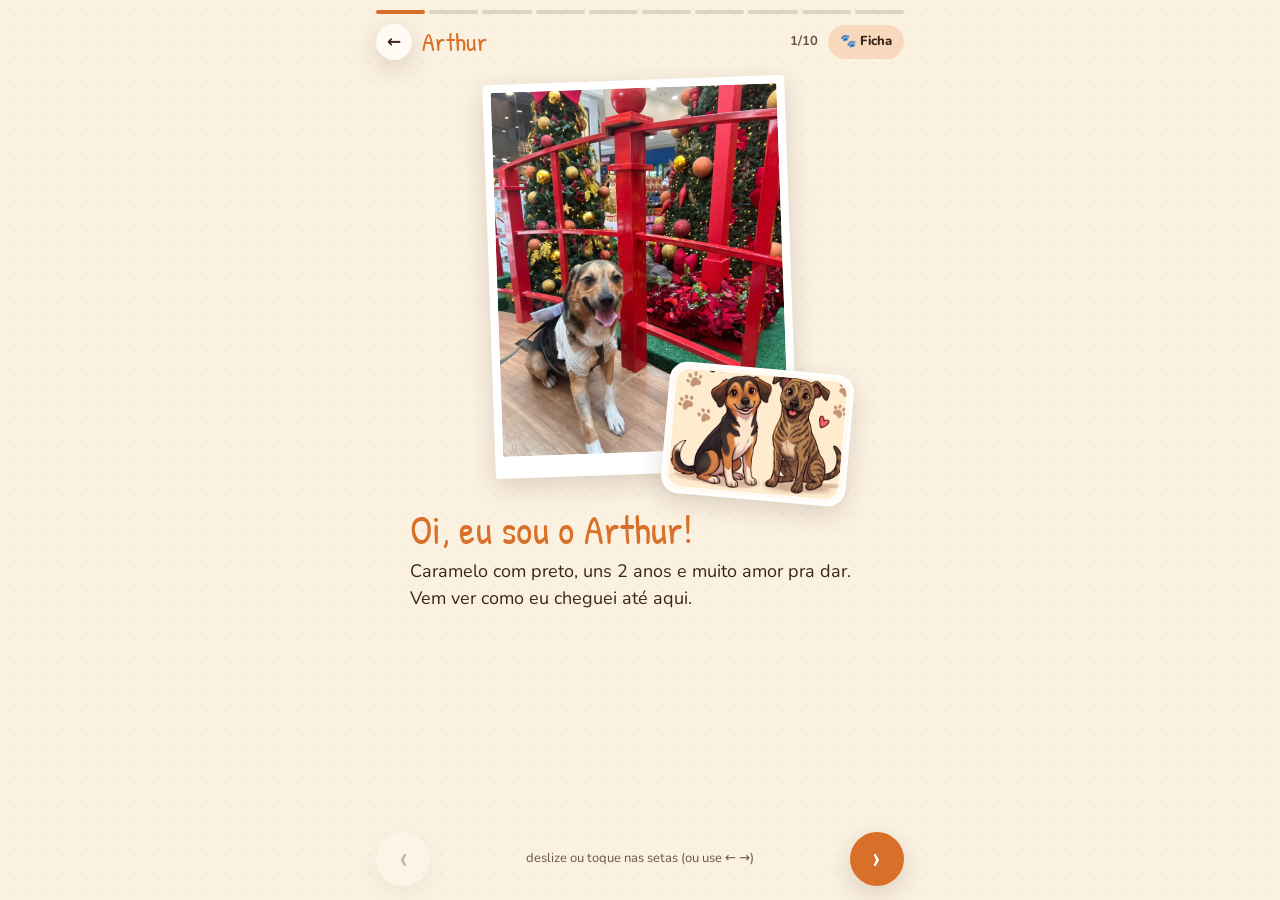
==== arthur/index.html @ c1d1a97b "Primeira versão do site de adoção do Arthur e do Zé Home com escolha da história, histórias em passo" ====
<!doctype html>
<html lang="pt-BR" data-base="../">
<head>
  <meta charset="utf-8">
  <meta name="viewport" content="width=device-width, initial-scale=1, viewport-fit=cover">
  <title>A história do Arthur 🐾</title>
  <meta name="description" content="Conheça a história do Arthur, o caramelo com preto, resgatado e procurando um lar.">
  <meta name="theme-color" content="#FBF1E1">
  <meta property="og:title" content="A história do Arthur 🐾 Me adota?">
  <meta property="og:description" content="Arthur, o caramelo com preto, foi resgatado e procura uma família. Vem conhecer a história dele.">
  <meta property="og:image" content="https://jmsralmeida.github.io/adocao-arthur-ze/assets/og/arthur.jpg">
  <meta property="og:type" content="website">
  <meta property="og:url" content="https://jmsralmeida.github.io/adocao-arthur-ze/arthur/">
  <link rel="icon" href="../assets/favicon.png">
  <link rel="preconnect" href="https://fonts.googleapis.com">
  <link rel="preconnect" href="https://fonts.gstatic.com" crossorigin>
  <link href="https://fonts.googleapis.com/css2?family=Patrick+Hand&family=Nunito:wght@400;700;800&display=swap" rel="stylesheet">
  <link rel="stylesheet" href="../css/style.css">
</head>
<body class="historia tema-arthur" data-cao="arthur">
  <div class="story" id="story" aria-live="polite">
    <header class="story-topo">
      <div class="progresso" id="progresso"></div>
      <div class="story-barra">
        <a class="chip-voltar" href="../index.html" aria-label="Voltar para o início">←</a>
        <span class="chip-nome titulo-mao">Arthur</span>
        <span class="contador" id="contador"></span>
        <button class="chip-ficha" id="ver-ficha">🐾 Ficha</button>
      </div>
    </header>
    <main class="slides" id="slides"></main>
    <nav class="story-nav">
      <button class="seta" id="anterior" aria-label="Passo anterior">‹</button>
      <span class="dica" id="dica">deslize ou toque nas setas</span>
      <button class="seta seta-prox" id="proximo" aria-label="Próximo passo">›</button>
    </nav>
  </div>
  <script src="../js/dados.js"></script>
  <script src="../js/compartilhar.js"></script>
  <script src="../js/historia.js"></script>
</body>
</html>
---- css/style.css ----
:root {
  --creme: #FBF1E1;
  --papel: #FFFBF4;
  --tinta: #3A2618;
  --tinta-suave: #6B5444;
  --arthur: #D9702A;
  --arthur-claro: #F8D9BD;
  --ze: #3A78B8;
  --ze-claro: #CFE0F2;
  --coracao: #E5484D;
  --whats: #1FA855;
  --sombra: 0 8px 24px rgba(58, 38, 24, .16);
  --destaque: var(--arthur);
  --destaque-claro: var(--arthur-claro);
}
.tema-ze { --destaque: var(--ze); --destaque-claro: var(--ze-claro); }

* { box-sizing: border-box; }
html, body { margin: 0; }
body {
  background: var(--creme);
  color: var(--tinta);
  font: 17px/1.5 "Nunito", system-ui, sans-serif;
  -webkit-tap-highlight-color: transparent;
  background-image: radial-gradient(rgba(58,38,24,.05) 1px, transparent 1px);
  background-size: 18px 18px;
}
img, video { display: block; max-width: 100%; }
button { font: inherit; color: inherit; cursor: pointer; }
.titulo-mao { font-family: "Patrick Hand", "Comic Sans MS", cursive; font-weight: 400; letter-spacing: .3px; }
.c-arthur { color: var(--arthur); }
.c-ze { color: var(--ze); }
mark.pendente { background: #FFE36E; color: #5A4300; border-radius: 4px; padding: 0 4px; font-style: italic; }

/* ---------- Polaroid ---------- */
.polaroid {
  display: block; background: #fff; padding: 8px 8px 22px; border-radius: 4px;
  box-shadow: var(--sombra); transform: rotate(var(--r, 0deg));
}
.polaroid img, .polaroid video { width: 100%; height: auto; aspect-ratio: 3/4; object-fit: cover; border-radius: 2px; background: #eee; }

/* ---------- Home ---------- */
.home-wrap { max-width: 620px; margin: 0 auto; padding: 24px 16px 40px; overflow-x: hidden; }
.hero { text-align: center; }
.eyebrow { margin: 0; font-weight: 800; color: var(--coracao); font-size: 13px; text-transform: uppercase; letter-spacing: 1px; }
.hero h1 { font-size: clamp(40px, 12vw, 60px); line-height: 1; margin: 8px 0 4px; }
.hero-dupla { position: relative; display: flex; justify-content: center; align-items: flex-end; gap: 0; height: min(62vw, 330px); margin: 8px auto 6px; }
.hero-dupla .fig { height: 100%; width: auto; filter: drop-shadow(0 6px 10px rgba(58,38,24,.15)); }
.hero-dupla .fig-arthur { margin-right: -4%; animation: balanca 3.2s ease-in-out infinite; transform-origin: bottom center; }
.hero-dupla .fig-ze { height: 104%; animation: balanca 3.2s ease-in-out infinite reverse; transform-origin: bottom center; }
.balao { position: absolute; top: 0; left: 50%; transform: translateX(-50%) rotate(-3deg); background: #fff; padding: 4px 14px; border-radius: 18px; font-size: 22px; box-shadow: var(--sombra); z-index: 2; white-space: nowrap; }
@keyframes balanca { 0%, 100% { transform: rotate(-1.5deg); } 50% { transform: rotate(1.5deg); } }
.sub { margin: 0 auto; max-width: 34ch; color: var(--tinta-suave); }

.secao { margin-top: 40px; }
.titulo-secao { font-size: 32px; text-align: center; margin: 0 0 14px; line-height: 1.1; }

.escolha-lista { display: grid; gap: 18px; }
.escolha-cao { display: grid; grid-template-columns: 42% 1fr; gap: 14px; align-items: center; text-decoration: none; color: inherit; background: var(--papel); border-radius: 24px; padding: 14px; box-shadow: var(--sombra); border: 3px solid var(--arthur-claro); transition: transform .15s; }
.escolha-cao.ze { border-color: var(--ze-claro); }
.escolha-cao:active { transform: scale(.98); }
.escolha-fotos { position: relative; display: block; }
.escolha-fotos .polaroid { --r: -3deg; padding: 6px 6px 16px; }
.ze .escolha-fotos .polaroid { --r: 3deg; }
.escolha-fig { position: absolute; width: 56%; right: -8%; bottom: -10%; filter: drop-shadow(0 4px 6px rgba(58,38,24,.2)); }
.escolha-txt { display: flex; flex-direction: column; gap: 4px; }
.escolha-txt strong { font-size: 40px; line-height: .9; }
.arthur .escolha-txt strong { color: var(--arthur); }
.ze .escolha-txt strong { color: var(--ze); }
.escolha-desc { font-weight: 800; font-size: 14px; }
.escolha-gancho { font-size: 14px; color: var(--tinta-suave); line-height: 1.35; }
.escolha-tags { display: flex; flex-wrap: wrap; gap: 4px; margin-top: 2px; }
.escolha-tags em { font-style: normal; font-size: 12px; font-weight: 800; padding: 2px 8px; border-radius: 999px; }
.arthur .escolha-tags em { background: var(--arthur-claro); }
.ze .escolha-tags em { background: var(--ze-claro); }
.botao-ler { margin-top: 8px; padding: 9px 12px; border-radius: 14px; font-weight: 800; color: #fff; font-size: 13px; text-align: center; }
.arthur .botao-ler { background: var(--arthur); }
.ze .botao-ler { background: var(--ze); }

.faixa { display: grid; gap: 14px; background: var(--papel); border-radius: 24px; padding: 16px; box-shadow: var(--sombra); }
.faixa-fig { border-radius: 16px; width: 100%; }
.faixa h2 { font-size: 28px; line-height: 1.1; margin: 0 0 6px; }
.faixa p { margin: 0; }

.galeria { display: flex; gap: 12px; overflow-x: auto; scroll-snap-type: x mandatory; padding: 6px 16px 16px; margin: 0 -16px; scrollbar-width: none; }
.galeria::-webkit-scrollbar { display: none; }
.galeria figure { flex: 0 0 58%; max-width: 260px; margin: 0; scroll-snap-align: center; background: #fff; padding: 7px 7px 4px; border-radius: 6px; box-shadow: var(--sombra); }
.galeria figure:nth-child(odd) { transform: rotate(-1.5deg); }
.galeria figure:nth-child(even) { transform: rotate(1.5deg); }
.galeria img { width: 100%; aspect-ratio: 3/4; object-fit: cover; border-radius: 3px; }
.galeria .ilus { background: var(--papel); }
.galeria .ilus img { object-fit: contain; padding: 8px; }
.galeria .cena img { object-fit: cover; padding: 0; }
.galeria figcaption { font-family: "Patrick Hand", cursive; font-size: 19px; text-align: center; padding: 4px 0 2px; }

.ajuda { display: grid; gap: 12px; }
.ajuda-item { background: var(--papel); border-radius: 20px; padding: 16px; box-shadow: var(--sombra); }
.ajuda-ico { font-size: 28px; }
.ajuda-item h3 { margin: 2px 0 4px; font-size: 20px; }
.ajuda-item p { margin: 0 0 12px; color: var(--tinta-suave); font-size: 15px; }
.ajuda-duplo { display: grid; grid-template-columns: 1fr 1fr; gap: 8px; }
.btn-escuro { background: var(--tinta); color: #fff; width: 100%; }
.btn-arthur { background: var(--arthur); color: #fff; }
.btn-ze { background: var(--ze); color: #fff; }

.passos-adocao { counter-reset: p; list-style: none; padding: 0; margin: 0; display: grid; gap: 10px; }
.passos-adocao li { counter-increment: p; position: relative; padding: 12px 14px 12px 58px; background: var(--papel); border-radius: 16px; box-shadow: var(--sombra); font-size: 15px; }
.passos-adocao li::before { content: counter(p); position: absolute; left: 12px; top: 50%; transform: translateY(-50%); width: 34px; height: 34px; border-radius: 50%; background: var(--coracao); color: #fff; display: grid; place-items: center; font-family: "Patrick Hand", cursive; font-size: 22px; }

.rodape { text-align: center; color: var(--tinta-suave); font-size: 15px; margin-top: 40px; }
.rodape-fig { width: min(320px, 85%); margin: 0 auto 8px; }
.rodape-contato { display: flex; flex-wrap: wrap; justify-content: center; gap: 8px; }
.rodape-contato a { background: var(--whats); color: #fff; text-decoration: none; font-weight: 800; padding: 10px 14px; border-radius: 14px; }
.link-botao { background: none; border: 0; padding: 0; text-decoration: underline; font-weight: 800; color: var(--tinta); }

@media (min-width: 640px) {
  .faixa { grid-template-columns: 45% 1fr; align-items: center; }
}
@media (prefers-reduced-motion: reduce) { .hero-dupla .fig { animation: none; } }

/* ---------- História (stories) ---------- */
body.historia { overflow: hidden; height: 100dvh; overscroll-behavior: none; }
.story { height: 100dvh; max-width: 560px; margin: 0 auto; display: flex; flex-direction: column; position: relative; }
.story-topo { padding: calc(10px + env(safe-area-inset-top)) 16px 6px; }
.progresso { display: flex; gap: 4px; }
.progresso span { flex: 1; height: 4px; border-radius: 4px; background: rgba(58,38,24,.15); overflow: hidden; }
.progresso span.feito { background: var(--destaque); }
.story-barra { display: flex; align-items: center; gap: 10px; margin-top: 10px; }
.chip-voltar { width: 36px; height: 36px; border-radius: 50%; display: grid; place-items: center; background: var(--papel); box-shadow: var(--sombra); text-decoration: none; color: var(--tinta); font-weight: 800; }
.chip-nome { font-size: 26px; color: var(--destaque); line-height: 1; }
.contador { margin-left: auto; font-size: 13px; font-weight: 700; color: var(--tinta-suave); }

.slides { flex: 1; position: relative; overflow: hidden; touch-action: pan-y; }
.trilho { display: flex; height: 100%; transition: transform .35s cubic-bezier(.2,.8,.2,1); will-change: transform; }
.trilho.arrastando { transition: none; }
.slide { flex: 0 0 100%; height: 100%; overflow-y: auto; padding: 8px 16px 16px; -webkit-overflow-scrolling: touch; }
.slide-midia { position: relative; height: min(46dvh, 440px); margin: 6px auto 14px; max-width: 420px; }
.slide-midia .polaroid { position: absolute; width: 66%; }
.slide-midia .p0 { left: 0; top: 0; --r: -3deg; z-index: 2; width: 53%; }
.slide-midia .p1 { right: 0; top: 9%; --r: 3deg; z-index: 1; width: 51%; }
.slide-midia.uma .p0 { left: 50%; margin-left: -36%; width: 72%; --r: -2deg; }
.slide-midia .polaroid { height: auto; }
.slide-midia .polaroid img, .slide-midia .polaroid video { aspect-ratio: auto; height: calc(min(46dvh, 440px) - 50px); }
.slide-midia .p1 img { height: calc(min(46dvh, 440px) - 90px); }
.sticker {
  position: absolute; z-index: 3; width: 44%; right: 0; bottom: -6px;
  background: var(--papel); border-radius: 18px; padding: 4px; border: 3px solid #fff;
  box-shadow: var(--sombra); transform: rotate(5deg);
}
.slide-midia.com-duas .sticker { left: 26%; right: auto; bottom: -14px; transform: rotate(-4deg); width: 42%; }
.sticker img { border-radius: 14px; }
.slide h2 { font-size: clamp(30px, 8.5vw, 40px); line-height: 1.05; margin: 0 0 8px; color: var(--destaque); }
.slide p { margin: 0; font-size: 18px; }
.slide-texto { max-width: 460px; margin: 0 auto; }

.story-nav { display: flex; align-items: center; justify-content: space-between; padding: 8px 16px calc(14px + env(safe-area-inset-bottom)); }
.seta { width: 54px; height: 54px; border-radius: 50%; border: 0; background: var(--papel); box-shadow: var(--sombra); font-size: 34px; line-height: 1; padding-bottom: 4px; }
.seta-prox { background: var(--destaque); color: #fff; }
.seta:disabled { opacity: .3; }
.dica { font-size: 13px; color: var(--tinta-suave); text-align: center; }

/* ---------- Final: adoção ---------- */
.final h2 { text-align: center; }
.final .lead { text-align: center; margin-bottom: 16px; }
.final-ilustra { max-width: 300px; margin: 4px auto 8px; }
.final-ilustra img { border-radius: 18px; }
.ficha { background: var(--papel); border-radius: 18px; box-shadow: var(--sombra); padding: 6px 16px; margin: 0 auto 16px; max-width: 460px; }
.ficha div { display: flex; justify-content: space-between; gap: 12px; padding: 9px 0; border-bottom: 1px dashed rgba(58,38,24,.18); font-size: 15px; }
.ficha div:last-child { border: 0; }
.ficha dt { font-weight: 800; }
.ficha dd { margin: 0; text-align: right; }
.acoes { display: grid; gap: 10px; max-width: 460px; margin: 0 auto; }
.btn { display: flex; align-items: center; justify-content: center; gap: 8px; min-height: 52px; padding: 12px 16px; border-radius: 16px; border: 0; font-weight: 800; font-size: 17px; text-decoration: none; text-align: center; }
.btn-whats { background: var(--whats); color: #fff; }
.btn-compartilhar { background: var(--destaque); color: #fff; }
.btn-claro { background: var(--papel); color: var(--tinta); box-shadow: var(--sombra); }
.acoes h3 { margin: 14px 0 0; font-size: 24px; text-align: center; }
.acoes .nota { font-size: 14px; color: var(--tinta-suave); text-align: center; margin: 0; }
.outro-cao { display: flex; align-items: center; gap: 12px; text-decoration: none; color: inherit; background: var(--papel); border-radius: 18px; padding: 10px; box-shadow: var(--sombra); margin: 18px auto 8px; max-width: 460px; }
.outro-cao img { width: 64px; height: 64px; border-radius: 50%; object-fit: cover; }
.outro-cao strong { display: block; font-size: 22px; }

/* ---------- Modal do card ---------- */
.modal { position: fixed; inset: 0; z-index: 50; background: rgba(30,20,12,.6); display: grid; place-items: center; padding: 16px; }
.modal[hidden] { display: none; }
.modal-caixa { background: var(--creme); border-radius: 22px; padding: 16px; width: 100%; max-width: 420px; max-height: 92dvh; overflow-y: auto; }
.modal-caixa h3 { margin: 0 0 10px; font-size: 26px; text-align: center; }
.modal-caixa img { width: 100%; border-radius: 12px; box-shadow: var(--sombra); }
.modal-caixa textarea { width: 100%; min-height: 120px; margin: 12px 0; border-radius: 12px; border: 1px solid rgba(58,38,24,.2); padding: 10px; font: 15px/1.4 "Nunito", sans-serif; background: var(--papel); color: var(--tinta); }
.modal-caixa .acoes { gap: 8px; }
.toast { position: fixed; left: 50%; bottom: 90px; transform: translateX(-50%); background: var(--tinta); color: #fff; padding: 10px 16px; border-radius: 999px; font-size: 14px; z-index: 60; }

@media (prefers-reduced-motion: reduce) { .trilho { transition: none; } }
@media (min-width: 700px) { .dica::after { content: " (ou use ← →)"; } }

.chip-ficha { border: 0; border-radius: 999px; padding: 7px 12px; background: var(--destaque-claro); color: var(--tinta); font-weight: 800; font-size: 13px; }
.jeito { list-style: none; padding: 0; margin: 0 auto 14px; max-width: 460px; display: flex; flex-wrap: wrap; justify-content: center; gap: 8px; }
.jeito li { background: var(--destaque); color: #fff; font-weight: 800; font-size: 14px; padding: 6px 12px; border-radius: 999px; }
.jeito li mark.pendente { background: transparent; color: #fff; }

/* ---------- WhatsApp e redes ---------- */
.lista-whats { display: grid; gap: 8px; }
.btn-pessoa { flex-direction: column; gap: 0; line-height: 1.2; }
.btn-pessoa small { font-weight: 700; font-size: 13px; opacity: .9; }
.rodape-contato.lista-whats { max-width: 360px; margin: 0 auto 10px; }
.rede-titulo { margin: 14px 0 6px; font-weight: 800; text-align: center; font-size: 14px; color: var(--tinta-suave); }
.redes { display: grid; grid-template-columns: repeat(4, 1fr); gap: 8px; }
.rede { display: flex; flex-direction: column; align-items: center; gap: 4px; border: 0; border-radius: 14px; padding: 10px 2px; font-size: 12px; font-weight: 800; color: #fff; text-decoration: none; cursor: pointer; }
.rede span { font-size: 22px; line-height: 1; }
.rede-whats { background: var(--whats); }
.rede-insta { background: linear-gradient(45deg, #F58529, #DD2A7B 55%, #8134AF); }
.rede-face { background: #1877F2; }
.rede-tiktok { background: #111; }
.nota-rede { font-size: 13px; color: var(--tinta-suave); text-align: center; margin: 8px 0 0; min-height: 1em; }
.formatos { display: grid; grid-template-columns: 1fr 1fr; gap: 6px; margin-bottom: 10px; background: var(--papel); padding: 4px; border-radius: 12px; }
.formato { border: 0; background: transparent; border-radius: 9px; padding: 8px; font-weight: 800; font-size: 13px; }
.formato.ativo { background: var(--destaque); color: #fff; }
.modal-caixa img#card-img { max-height: 46dvh; width: auto; max-width: 100%; margin: 0 auto; }

.saber { list-style: none; padding: 0; margin: 0; display: grid; gap: 10px; }
.saber li { display: flex; gap: 12px; align-items: flex-start; background: var(--papel); border-radius: 16px; padding: 12px 14px; box-shadow: var(--sombra); font-size: 15px; }
.saber li span { font-size: 26px; line-height: 1; }
.saber li strong { display: block; font-size: 16px; }
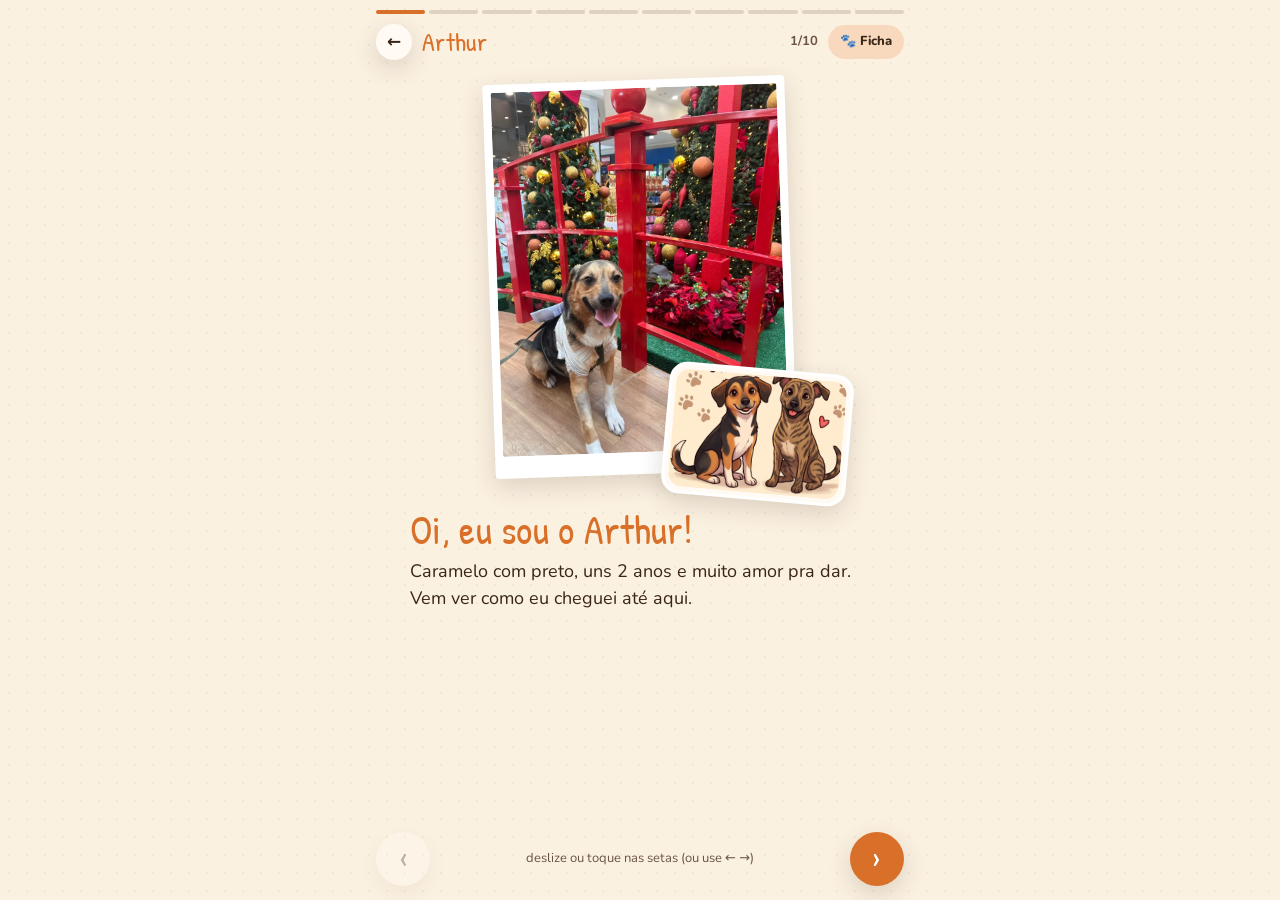
==== commit dcfb4ac7: "Ícones das redes com Font Awesome e botão de voltar pra home na ficha Co-Authored-By: Claude Opus 5." ====
--- a/arthur/index.html
+++ b/arthur/index.html
@@ -15,6 +15,7 @@
   <link rel="preconnect" href="https://fonts.googleapis.com">
   <link rel="preconnect" href="https://fonts.gstatic.com" crossorigin>
   <link href="https://fonts.googleapis.com/css2?family=Patrick+Hand&family=Nunito:wght@400;700;800&display=swap" rel="stylesheet">
+  <link rel="stylesheet" href="../vendor/fontawesome/css/all.min.css">
   <link rel="stylesheet" href="../css/style.css">
 </head>
 <body class="historia tema-arthur" data-cao="arthur">
--- a/css/style.css
+++ b/css/style.css
@@ -221,3 +221,8 @@
 .saber li { display: flex; gap: 12px; align-items: flex-start; background: var(--papel); border-radius: 16px; padding: 12px 14px; box-shadow: var(--sombra); font-size: 15px; }
 .saber li span { font-size: 26px; line-height: 1; }
 .saber li strong { display: block; font-size: 16px; }
+
+.voltar-home { max-width: 460px; margin: 10px auto 8px; }
+.ajuda-ico { font-size: 24px; color: var(--coracao); }
+.rede span i { font-size: 22px; }
+.btn i { font-size: 1.1em; }
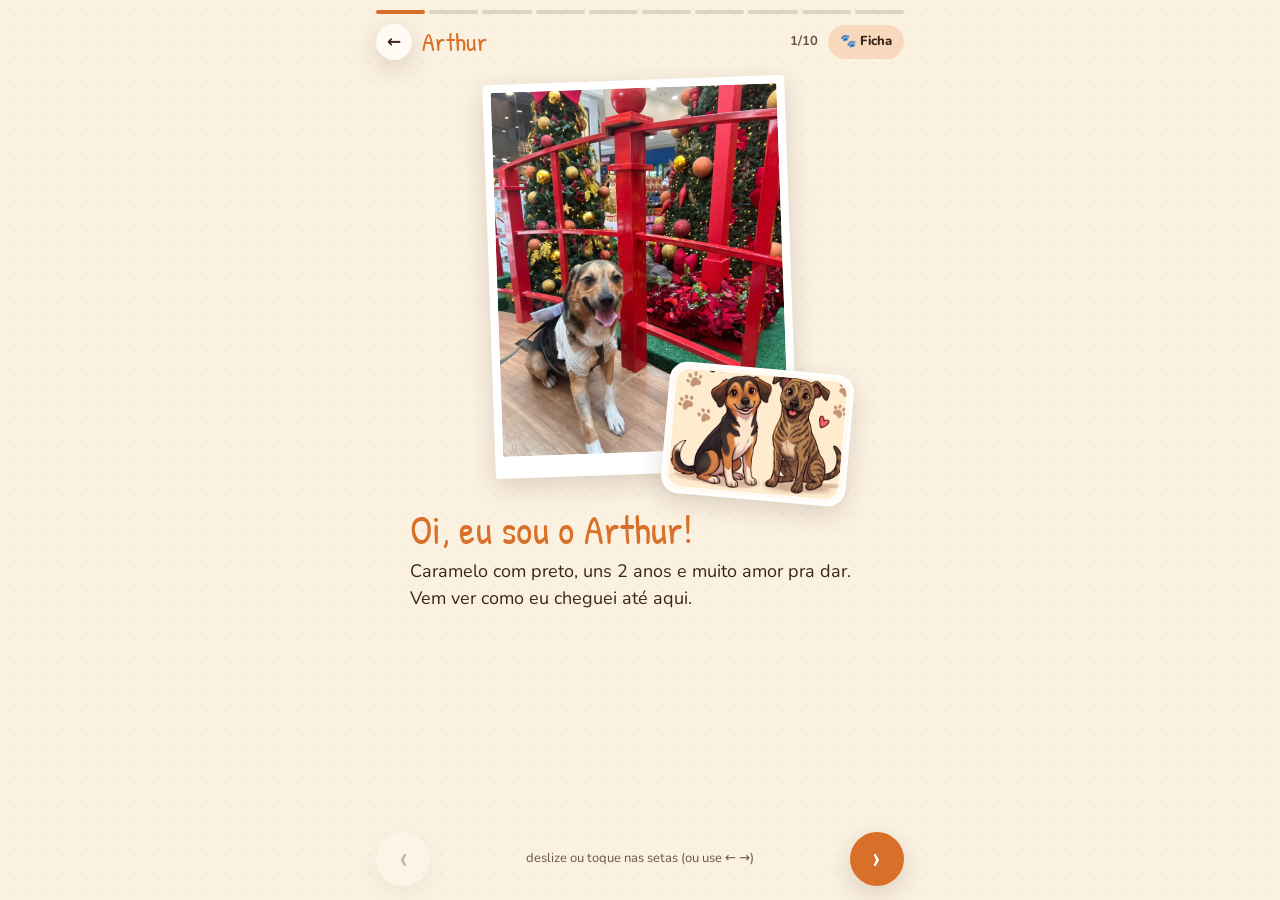
==== commit 6ad50c1f: "Google Analytics 4 com eventos de leitura, compartilhamento e WhatsApp ID único em CONFIG.GA_ID (vaz" ====
--- a/arthur/index.html
+++ b/arthur/index.html
@@ -37,6 +37,7 @@
     </nav>
   </div>
   <script src="../js/dados.js"></script>
+  <script src="../js/analytics.js"></script>
   <script src="../js/compartilhar.js"></script>
   <script src="../js/historia.js"></script>
 </body>
--- a/css/style.css
+++ b/css/style.css
@@ -226,3 +226,12 @@
 .ajuda-ico { font-size: 24px; color: var(--coracao); }
 .rede span i { font-size: 22px; }
 .btn i { font-size: 1.1em; }
+
+/* aviso de cookies (só aparece com CONFIG.GA_ID preenchido) */
+.aviso-cookies { position: fixed; left: 12px; right: 12px; bottom: calc(12px + env(safe-area-inset-bottom)); z-index: 70; max-width: 520px; margin: 0 auto; background: var(--papel); color: var(--tinta); border-radius: 16px; box-shadow: 0 8px 30px rgba(30,20,12,.25); padding: 12px 14px; display: flex; flex-wrap: wrap; align-items: center; gap: 10px; font: 14px/1.4 "Nunito", sans-serif; }
+.aviso-cookies p { margin: 0; flex: 1 1 220px; }
+.aviso-cookies div { display: flex; gap: 8px; }
+.aviso-cookies button { border: 0; border-radius: 999px; padding: 8px 14px; font: 800 14px "Nunito", sans-serif; cursor: pointer; }
+.aviso-cookies .sim { background: var(--tinta); color: #fff; }
+.aviso-cookies .nao { background: transparent; color: var(--tinta-suave); text-decoration: underline; }
+.historia .aviso-cookies { bottom: calc(84px + env(safe-area-inset-bottom)); } /* acima das setas da história */
